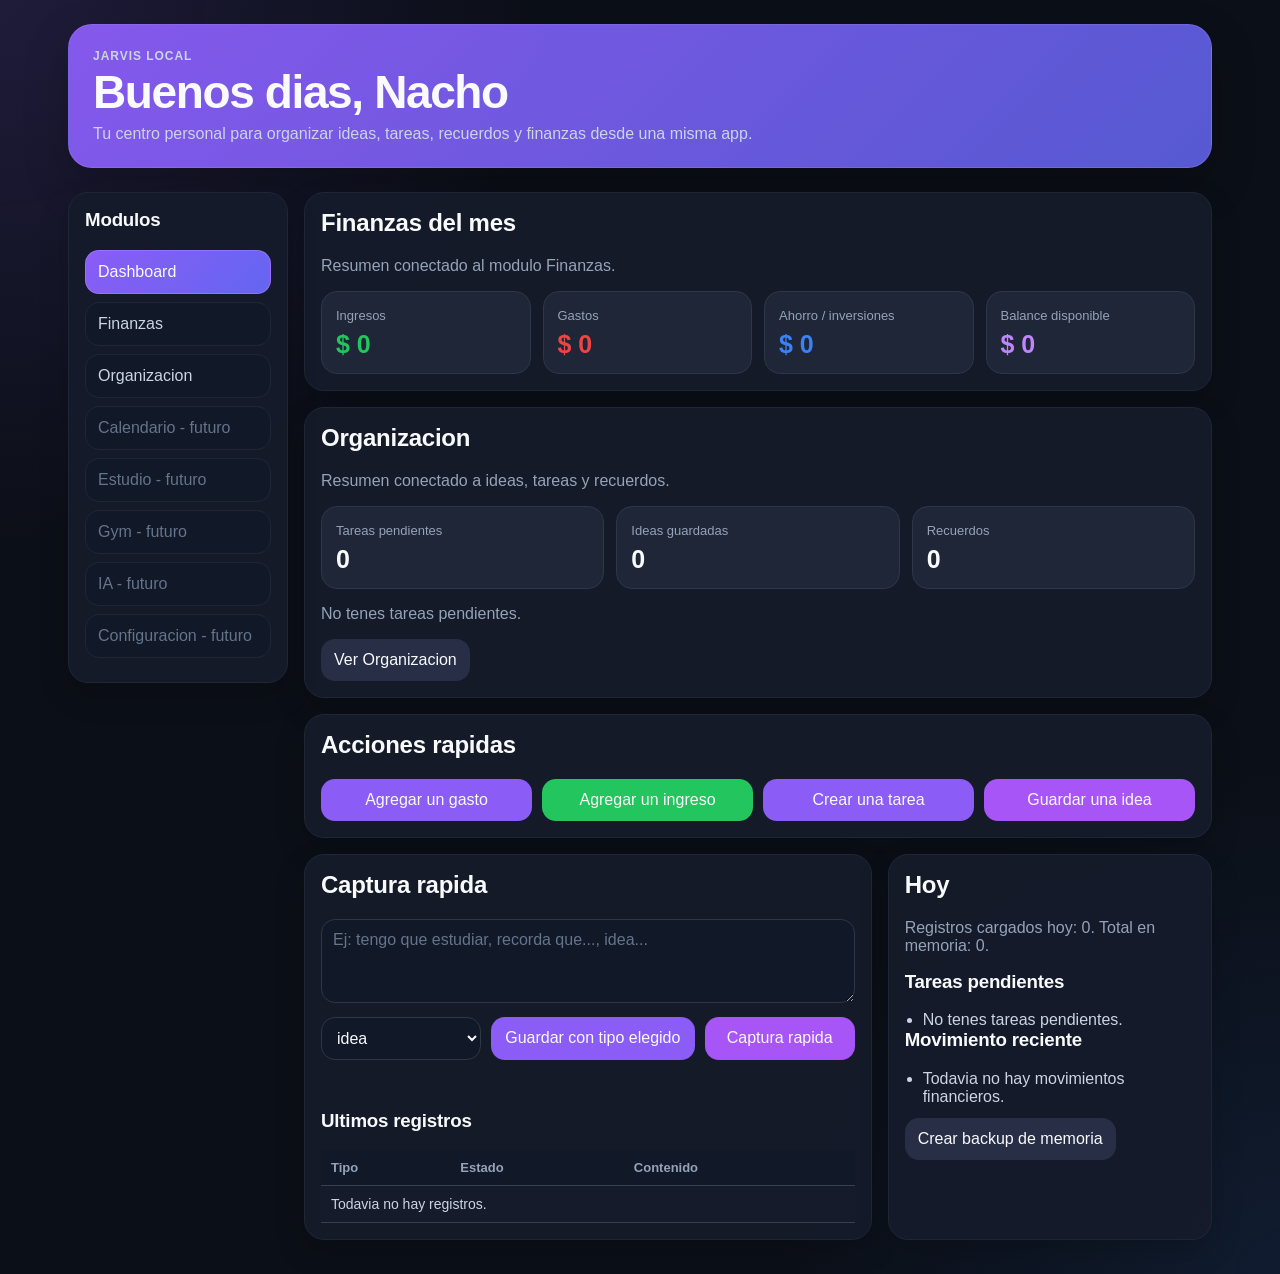
==== src/web/static/index.html @ 80c7c4ba "Initial commit" ====
<!doctype html>
<html lang="es">
<head>
  <meta charset="utf-8">
  <meta name="viewport" content="width=device-width, initial-scale=1">
  <title>Jarvis Dashboard</title>
  <meta name="theme-color" content="#8B5CF6">
  <meta name="mobile-web-app-capable" content="yes">
  <meta name="apple-mobile-web-app-capable" content="yes">
  <meta name="apple-mobile-web-app-title" content="Jarvis">
  <meta name="apple-mobile-web-app-status-bar-style" content="black-translucent">
  <link rel="manifest" href="manifest.webmanifest">
  <link rel="icon" href="icons/icon.svg" type="image/svg+xml">
  <link rel="apple-touch-icon" href="icons/apple-touch-icon.png">
  <link rel="stylesheet" href="jarvis-theme.css">
  <script src="jarvis-local-store.js"></script>
  <script src="jarvis-shared.js"></script>
  <style>
    nav h3, section h2 { margin-top:0; }
    .dashboard { display:grid; gap:16px; }
    .grid-4 { display:grid; grid-template-columns:repeat(4,1fr); gap:12px; }
    .grid-3 { display:grid; grid-template-columns:repeat(3,1fr); gap:12px; }
    .quick-actions { display:grid; grid-template-columns:repeat(4,1fr); gap:10px; }
    .capture-row { display:grid; grid-template-columns:160px 1fr 150px; gap:10px; margin-top:10px; }
    .content-grid { display:grid; grid-template-columns:1.4fr .8fr; gap:16px; }
    @media (max-width:980px) {
      .grid-4, .grid-3, .quick-actions, .content-grid { grid-template-columns:1fr 1fr; }
    }
    @media (max-width:650px) {
      .dashboard, .grid-4, .grid-3, .quick-actions, .capture-row, .content-grid { min-width:0; max-width:100%; }
      .grid-4, .grid-3, .quick-actions, .capture-row, .content-grid { grid-template-columns:1fr; }
    }
  </style>
</head>
<body>
  <header>
    <div class="hero">
      <p class="eyebrow">Jarvis local</p>
      <h1 id="greeting">Hola</h1>
      <p class="subtitle">Tu centro personal para organizar ideas, tareas, recuerdos y finanzas desde una misma app.</p>
    </div>
  </header>

  <main>
    <div data-jarvis-nav="dashboard"></div>

    <div class="dashboard">
      <section class="panel">
        <h2>Finanzas del mes</h2>
        <p class="muted">Resumen conectado al modulo Finanzas.</p>
        <div class="grid-4">
          <div class="card income"><span>Ingresos</span><strong id="incomeTotal">$0</strong></div>
          <div class="card expense"><span>Gastos</span><strong id="expenseTotal">$0</strong></div>
          <div class="card saving"><span>Ahorro / inversiones</span><strong id="savingTotal">$0</strong></div>
          <div class="card balance"><span>Balance disponible</span><strong id="balanceTotal">$0</strong></div>
        </div>
      </section>

      <section id="organizacion" class="panel">
        <h2>Organizacion</h2>
        <p class="muted">Resumen conectado a ideas, tareas y recuerdos.</p>
        <div class="grid-3">
          <div class="card"><span>Tareas pendientes</span><strong id="pendingCount">0</strong></div>
          <div class="card"><span>Ideas guardadas</span><strong id="ideasCount">0</strong></div>
          <div class="card"><span>Recuerdos</span><strong id="memoriesCount">0</strong></div>
        </div>
        <p id="nextTask" class="muted">Buscando proxima tarea...</p>
        <a class="button-link light" href="organization.html">Ver Organizacion</a>
      </section>

      <section class="panel">
        <h2>Acciones rapidas</h2>
        <div class="quick-actions">
          <a class="button-link finance" href="finance.html">Agregar un gasto</a>
          <a class="button-link income" href="finance.html">Agregar un ingreso</a>
          <button onclick="prepareCapture('tarea')">Crear una tarea</button>
          <button class="secondary" onclick="prepareCapture('idea')">Guardar una idea</button>
        </div>
      </section>

      <div class="content-grid">
        <section class="panel">
          <h2>Captura rapida</h2>
          <textarea id="text" placeholder="Ej: tengo que estudiar, recorda que..., idea..."></textarea>
          <div class="capture-row">
            <select id="type">
              <option value="idea">idea</option>
              <option value="tarea">tarea</option>
              <option value="recuerdo">recuerdo</option>
            </select>
            <button onclick="saveManual()">Guardar con tipo elegido</button>
            <button class="secondary" onclick="saveQuick()">Captura rapida</button>
          </div>
          <div id="status" class="status"></div>

          <h3 style="margin-top:18px">Ultimos registros</h3>
          <table>
            <thead><tr><th>Tipo</th><th>Estado</th><th>Contenido</th></tr></thead>
            <tbody id="records"></tbody>
          </table>
        </section>

        <aside class="panel">
          <h2>Hoy</h2>
          <p id="todaySummary" class="muted">Cargando...</p>
          <h3>Tareas pendientes</h3>
          <ul id="pending" class="list"></ul>
          <h3>Movimiento reciente</h3>
          <ul id="recentFinance" class="list"></ul>
          <button class="light" style="margin-top:12px" onclick="makeBackup()">Crear backup de memoria</button>
        </aside>
      </div>
    </div>
  </main>

  <script>
    let records = [];
    let financeSummary = null;
    let financeMovements = [];
    const money = new Intl.NumberFormat("es-AR", { style:"currency", currency:"ARS", maximumFractionDigits:0 });

    function currentMonth() {
      const now = new Date();
      return `${now.getFullYear()}-${String(now.getMonth() + 1).padStart(2, "0")}`;
    }

    function setGreeting() {
      const hour = new Date().getHours();
      const greeting = hour < 12 ? "Buenos dias" : hour < 20 ? "Buenas tardes" : "Buenas noches";
      $("greeting").textContent = `${greeting}, Nacho`;
    }

    async function load() {
      const recordData = await api("/api/records");
      records = recordData.records || [];

      const financeData = await api(`/api/finance/summary?month=${currentMonth()}`);
      financeSummary = financeData.summary || {};
      financeMovements = financeData.movements || [];

      render();
    }

    function render() {
      const pending = records.filter((record) => record.type === "tarea" && record.status === "pendiente");
      const ideas = records.filter((record) => record.type === "idea");
      const memories = records.filter((record) => record.type === "recuerdo");
      const today = new Date().toISOString().slice(0, 10);
      const todayCount = records.filter((record) => safeText(record.created_at).slice(0, 10) === today).length;

      $("incomeTotal").textContent = money.format(financeSummary.income_total || 0);
      $("expenseTotal").textContent = money.format(financeSummary.expense_total || 0);
      $("savingTotal").textContent = money.format(financeSummary.saving_total || 0);
      $("balanceTotal").textContent = money.format(financeSummary.balance || 0);

      $("pendingCount").textContent = pending.length;
      $("ideasCount").textContent = ideas.length;
      $("memoriesCount").textContent = memories.length;
      $("nextTask").textContent = pending.length ? `Proxima tarea: ${safeText(pending[0].title, safeText(pending[0].text, "(sin texto)"))}` : "No tenes tareas pendientes.";
      $("todaySummary").textContent = `Registros cargados hoy: ${todayCount}. Total en memoria: ${records.length}.`;

      $("pending").innerHTML = pending.length ? pending.slice(0, 3).map((r) => `<li>${escapeHtml(r.title, safeText(r.text, "(sin texto)"))}</li>`).join("") : "<li>No tenes tareas pendientes.</li>";
      const recentMovement = financeMovements.slice().reverse()[0];
      $("recentFinance").innerHTML = recentMovement ? `<li><span class="pill">${escapeHtml(recentMovement.kind)}</span> ${money.format(recentMovement.amount || 0)} - ${escapeHtml(recentMovement.note, safeText(recentMovement.category_id, "sin detalle"))}</li>` : "<li>Todavia no hay movimientos financieros.</li>";

      $("records").innerHTML = records.slice().reverse().slice(0, 8).map((record) => `
        <tr>
          <td data-label="Tipo">${escapeHtml(record.type, "idea")}</td>
          <td data-label="Estado">${escapeHtml(record.status, "activo")}</td>
          <td data-label="Contenido">${escapeHtml(record.text, "(sin texto)")}</td>
        </tr>
      `).join("") || `<tr><td colspan="3">Todavia no hay registros.</td></tr>`;
    }

    function prepareCapture(type) {
      $("type").value = type;
      $("text").focus();
      $("status").textContent = type === "tarea" ? "Escribi la tarea y guardala." : "Escribi la idea y guardala.";
    }

    async function saveManual() {
      try {
        await api("/api/records", { type:$("type").value, text:$("text").value });
        $("text").value = "";
        $("status").textContent = "Guardado.";
        await load();
      } catch (error) { $("status").textContent = error.message; }
    }

    async function saveQuick() {
      try {
        await api("/api/quick", { text:$("text").value });
        $("text").value = "";
        $("status").textContent = "Captura rapida guardada.";
        await load();
      } catch (error) { $("status").textContent = error.message; }
    }

    async function makeBackup() {
      const data = await api("/api/backup", {});
      $("status").textContent = `Backup creado: ${data.file}`;
    }

    setGreeting();
    load().catch((error) => $("status").textContent = error.message);
  </script>
</body>
</html>
---- src/web/static/jarvis-theme.css ----
:root,
:root[data-theme="jarvis-dark"] {
  --color-bg-main:#0B0F17;
  --color-bg-secondary:#111827;
  --color-surface:#161B2B;
  --color-surface-elevated:#1F2637;
  --color-surface-hover:#272E45;

  --color-primary:#8B5CF6;
  --color-primary-hover:#A855F7;
  --color-primary-soft:#C084FC;
  --gradient-primary:linear-gradient(135deg,#8B5CF6,#6366F1);
  --gradient-surface:linear-gradient(135deg,#0B0F17,#161B2B);

  --color-success:#22C55E;
  --color-danger:#EF4444;
  --color-investment:#3B82F6;
  --color-investment-alt:#6366F1;
  --color-warning:#F59E0B;

  --text-main:#F8FAFC;
  --text-secondary:#CBD5E1;
  --text-tertiary:#94A3B8;
  --text-disabled:#64748B;
  --text-inverted:#0B0F17;

  --border-main:#1F2637;
  --border-secondary:#2D3748;
  --divider-subtle:#334155;
  --focus-ring:#8B5CF6;

  --radius-sm:10px;
  --radius-md:14px;
  --radius-lg:20px;
  --shadow-soft:0 18px 45px rgba(0,0,0,.22);
  --shadow-panel:0 12px 30px rgba(0,0,0,.18);
}

* { box-sizing:border-box; }
html { background:var(--color-bg-main); width:100%; overflow-x:hidden; }
body {
  margin:0;
  width:100%;
  max-width:100%;
  overflow-x:hidden;
  font-family:Segoe UI, Arial, sans-serif;
  background:
    radial-gradient(circle at top left, rgba(139,92,246,.16), transparent 34rem),
    radial-gradient(circle at bottom right, rgba(59,130,246,.11), transparent 32rem),
    var(--color-bg-main);
  color:var(--text-main);
}
a { color:inherit; }
header { max-width:1180px; margin:auto; padding:24px 18px 10px; }
h1 { margin:0; color:var(--text-main); font-size:clamp(30px,5vw,46px); line-height:1; letter-spacing:-.03em; }
h2, h3 { margin-top:0; color:var(--text-main); letter-spacing:-.01em; }
main { width:100%; max-width:1180px; margin:auto; padding:14px 18px 34px; display:grid; grid-template-columns:220px minmax(0,1fr); gap:16px; }

.hero {
  background:linear-gradient(135deg, rgba(139,92,246,.95), rgba(99,102,241,.86));
  color:var(--text-main);
  border:1px solid rgba(192,132,252,.25);
  border-radius:24px;
  padding:24px;
  box-shadow:var(--shadow-soft);
}
.eyebrow { margin:0 0 6px; color:var(--text-secondary); font-weight:700; letter-spacing:.08em; text-transform:uppercase; font-size:12px; }
.subtitle { margin:10px 0 0; color:var(--text-secondary); max-width:760px; }
.muted { color:var(--text-tertiary); }
.status { margin-top:10px; min-height:22px; color:var(--text-tertiary); }

.panel {
  min-width:0;
  background:rgba(22,27,43,.94);
  border:1px solid var(--border-main);
  border-radius:var(--radius-lg);
  padding:16px;
  box-shadow:var(--shadow-panel);
}
nav { position:sticky; top:14px; align-self:start; }
.jarvis-nav { width:100%; }
.nav-toggle { display:none; }
.nav-head h3 { margin-top:0; }
.nav-menu-button { display:none; }
.nav-item {
  display:block;
  padding:12px;
  border-radius:var(--radius-md);
  margin-bottom:8px;
  text-decoration:none;
  background:var(--color-bg-secondary);
  border:1px solid var(--border-main);
  color:var(--text-secondary);
  transition:background .15s ease, color .15s ease, border-color .15s ease;
}
.nav-item:hover { background:var(--color-surface-hover); color:var(--text-main); border-color:var(--border-secondary); }
.nav-item.active { background:var(--gradient-primary); color:var(--text-main); border-color:rgba(192,132,252,.45); }
.nav-item.soon { color:var(--text-disabled); }

.card {
  min-width:0;
  background:var(--color-surface-elevated);
  border:1px solid var(--border-secondary);
  border-radius:16px;
  padding:14px;
}
.card span { color:var(--text-tertiary); font-size:13px; }
.card strong { display:block; margin-top:6px; color:var(--text-main); font-size:25px; }
.card.income strong { color:var(--color-success); }
.card.expense strong { color:var(--color-danger); }
.card.saving strong { color:var(--color-investment); }
.card.balance strong { color:var(--color-primary-soft); }

button, .button-link {
  min-width:0;
  border:0;
  border-radius:var(--radius-md);
  padding:12px 13px;
  font-weight:700;
  cursor:pointer;
  text-decoration:none;
  text-align:center;
  display:inline-flex;
  align-items:center;
  justify-content:center;
  background:var(--color-primary);
  color:var(--text-main);
  font:inherit;
  transition:background .15s ease, transform .12s ease, opacity .15s ease;
}
button:hover, .button-link:hover { background:var(--color-primary-hover); transform:translateY(-1px); }
button:disabled, .button-link.disabled { opacity:.55; cursor:not-allowed; transform:none; }
button.secondary, .button-link.secondary { background:var(--color-primary-hover); }
button.light, .button-link.light { background:var(--color-surface-hover); color:var(--text-main); }
button.danger { background:var(--color-danger); }
button.danger:hover { background:#DC2626; }
.button-link.finance { background:var(--color-primary); }
.button-link.income { background:var(--color-success); }

textarea, select, input {
  width:100%;
  max-width:100%;
  min-width:0;
  border:1px solid var(--border-secondary);
  border-radius:var(--radius-md);
  padding:11px;
  font:inherit;
  background:var(--color-bg-secondary);
  color:var(--text-main);
  outline:none;
}
textarea { min-height:84px; resize:vertical; }
textarea::placeholder, input::placeholder { color:var(--text-disabled); }
select:focus, input:focus, textarea:focus {
  border-color:var(--focus-ring);
  box-shadow:0 0 0 3px rgba(139,92,246,.18);
}

table { width:100%; max-width:100%; border-collapse:collapse; margin-top:12px; background:var(--color-surface); }
th, td { border-bottom:1px solid var(--divider-subtle); padding:10px; text-align:left; vertical-align:top; font-size:14px; color:var(--text-secondary); }
th { color:var(--text-tertiary); background:var(--color-bg-secondary); font-size:13px; }
tr:hover td { background:rgba(39,46,69,.35); }
.pill { display:inline-block; padding:4px 8px; border-radius:999px; background:var(--color-surface-hover); color:var(--text-secondary); font-size:12px; font-weight:700; }
.list { padding-left:18px; margin-bottom:0; color:var(--text-secondary); }

@media (max-width:980px) {
  main { grid-template-columns:1fr; }
  nav { position:static; }
}
@media (max-width:650px) {
  * { min-width:0; }
  header { padding:14px 12px 6px; }
  main { padding:10px 10px 24px; gap:12px; overflow-x:hidden; }
  .hero { border-radius:18px; padding:18px; }
  .hero, .panel, .card { max-width:100%; overflow-wrap:anywhere; }
  .jarvis-nav {
    position:sticky;
    top:8px;
    z-index:20;
    padding:10px;
    border-radius:18px;
  }
  .nav-head {
    display:flex;
    align-items:center;
    justify-content:space-between;
    gap:10px;
  }
  .nav-head h3 { margin:0; }
  .nav-toggle {
    position:absolute;
    opacity:0;
    pointer-events:none;
  }
  .nav-menu-button {
    width:44px;
    height:44px;
    border-radius:var(--radius-md);
    display:inline-flex;
    flex-direction:column;
    align-items:center;
    justify-content:center;
    gap:5px;
    background:var(--color-bg-secondary);
    border:1px solid var(--border-secondary);
  }
  .nav-menu-button span {
    width:20px;
    height:2px;
    border-radius:999px;
    background:var(--text-main);
  }
  .nav-links {
    display:grid;
    gap:8px;
    max-height:0;
    overflow:hidden;
    opacity:0;
    transition:max-height .18s ease, opacity .15s ease, margin-top .15s ease;
  }
  .nav-toggle:checked ~ .nav-links {
    max-height:520px;
    opacity:1;
    margin-top:10px;
  }
  .nav-item {
    margin-bottom:0;
    min-height:44px;
    display:flex;
    align-items:center;
  }
  button, .button-link {
    width:100%;
    min-height:46px;
    padding:12px;
  }
  table, thead, tbody, tr, th, td { display:block; }
  thead { display:none; }
  tr { width:100%; border:1px solid var(--border-secondary); border-radius:12px; margin-bottom:10px; padding:8px; background:var(--color-surface); }
  td { border:0; padding:5px; }
  td::before { content:attr(data-label) ": "; font-weight:700; color:var(--text-tertiary); }
}
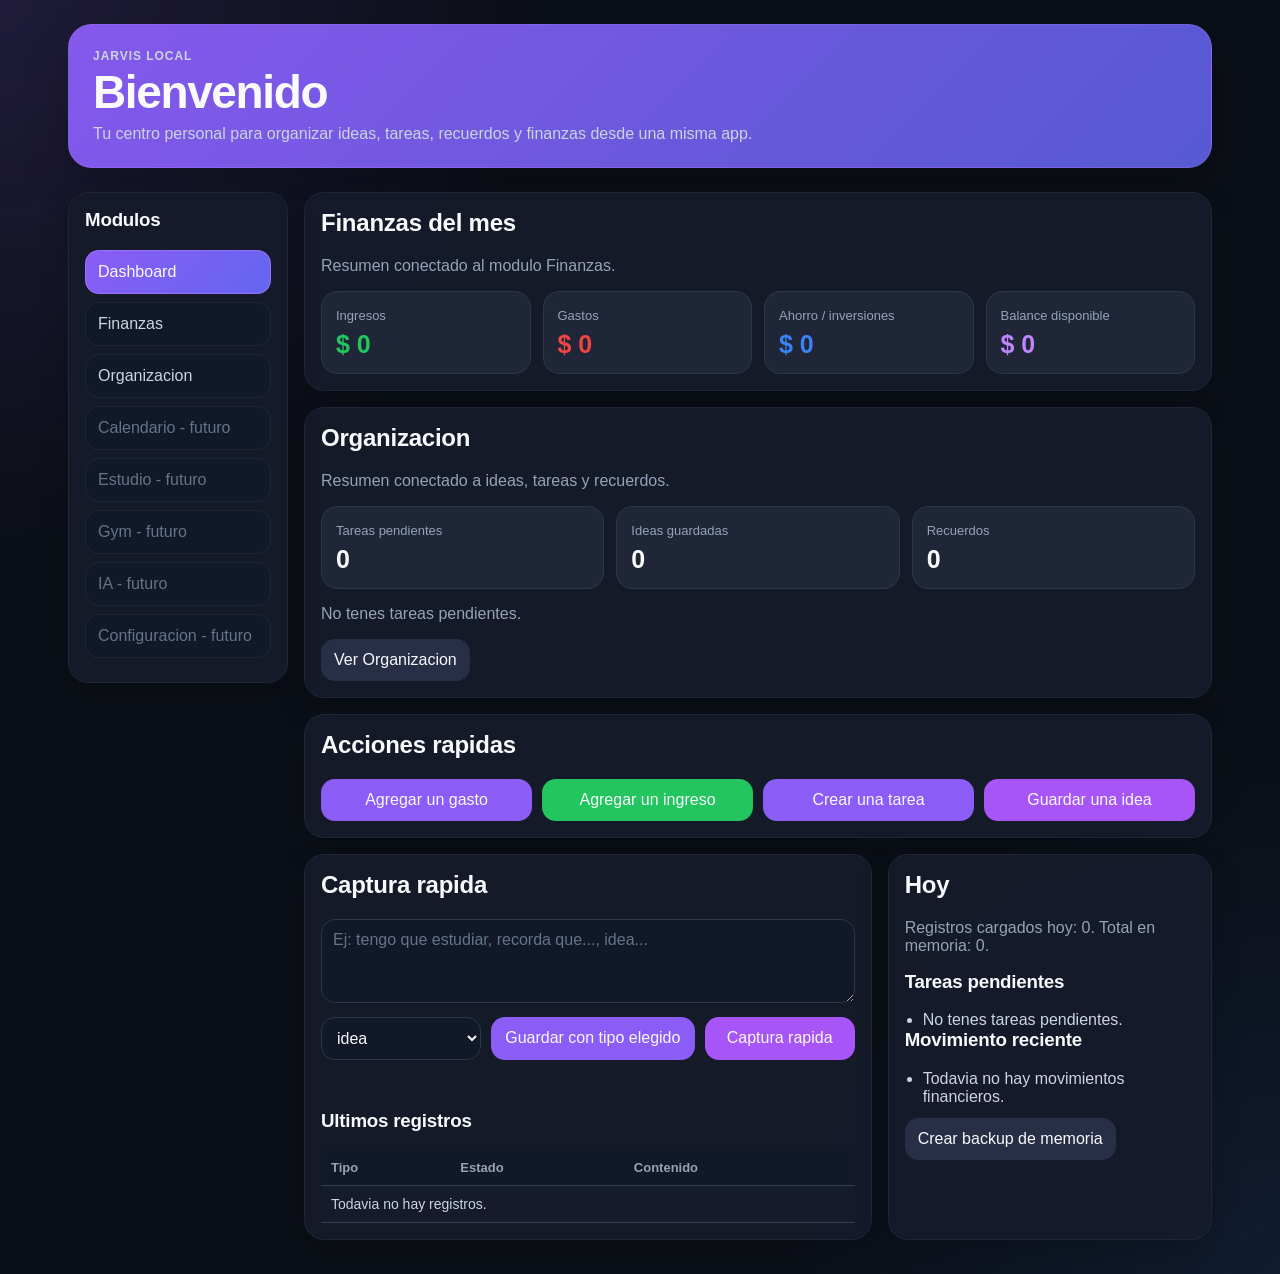
==== commit 3ecec31b: "Configure GitHub Pages deployment" ====
--- a/src/web/static/index.html
+++ b/src/web/static/index.html
@@ -36,7 +36,7 @@
   <header>
     <div class="hero">
       <p class="eyebrow">Jarvis local</p>
-      <h1 id="greeting">Hola</h1>
+      <h1 id="greeting">Bienvenido</h1>
       <p class="subtitle">Tu centro personal para organizar ideas, tareas, recuerdos y finanzas desde una misma app.</p>
     </div>
   </header>
@@ -124,10 +124,15 @@
       return `${now.getFullYear()}-${String(now.getMonth() + 1).padStart(2, "0")}`;
     }
 
+    function configuredDisplayName() {
+      return safeText(localStorage.getItem("jarvis_user_display_name"));
+    }
+
     function setGreeting() {
       const hour = new Date().getHours();
       const greeting = hour < 12 ? "Buenos dias" : hour < 20 ? "Buenas tardes" : "Buenas noches";
-      $("greeting").textContent = `${greeting}, Nacho`;
+      const displayName = configuredDisplayName();
+      $("greeting").textContent = displayName ? `${greeting}, ${displayName}` : "Bienvenido";
     }
 
     async function load() {
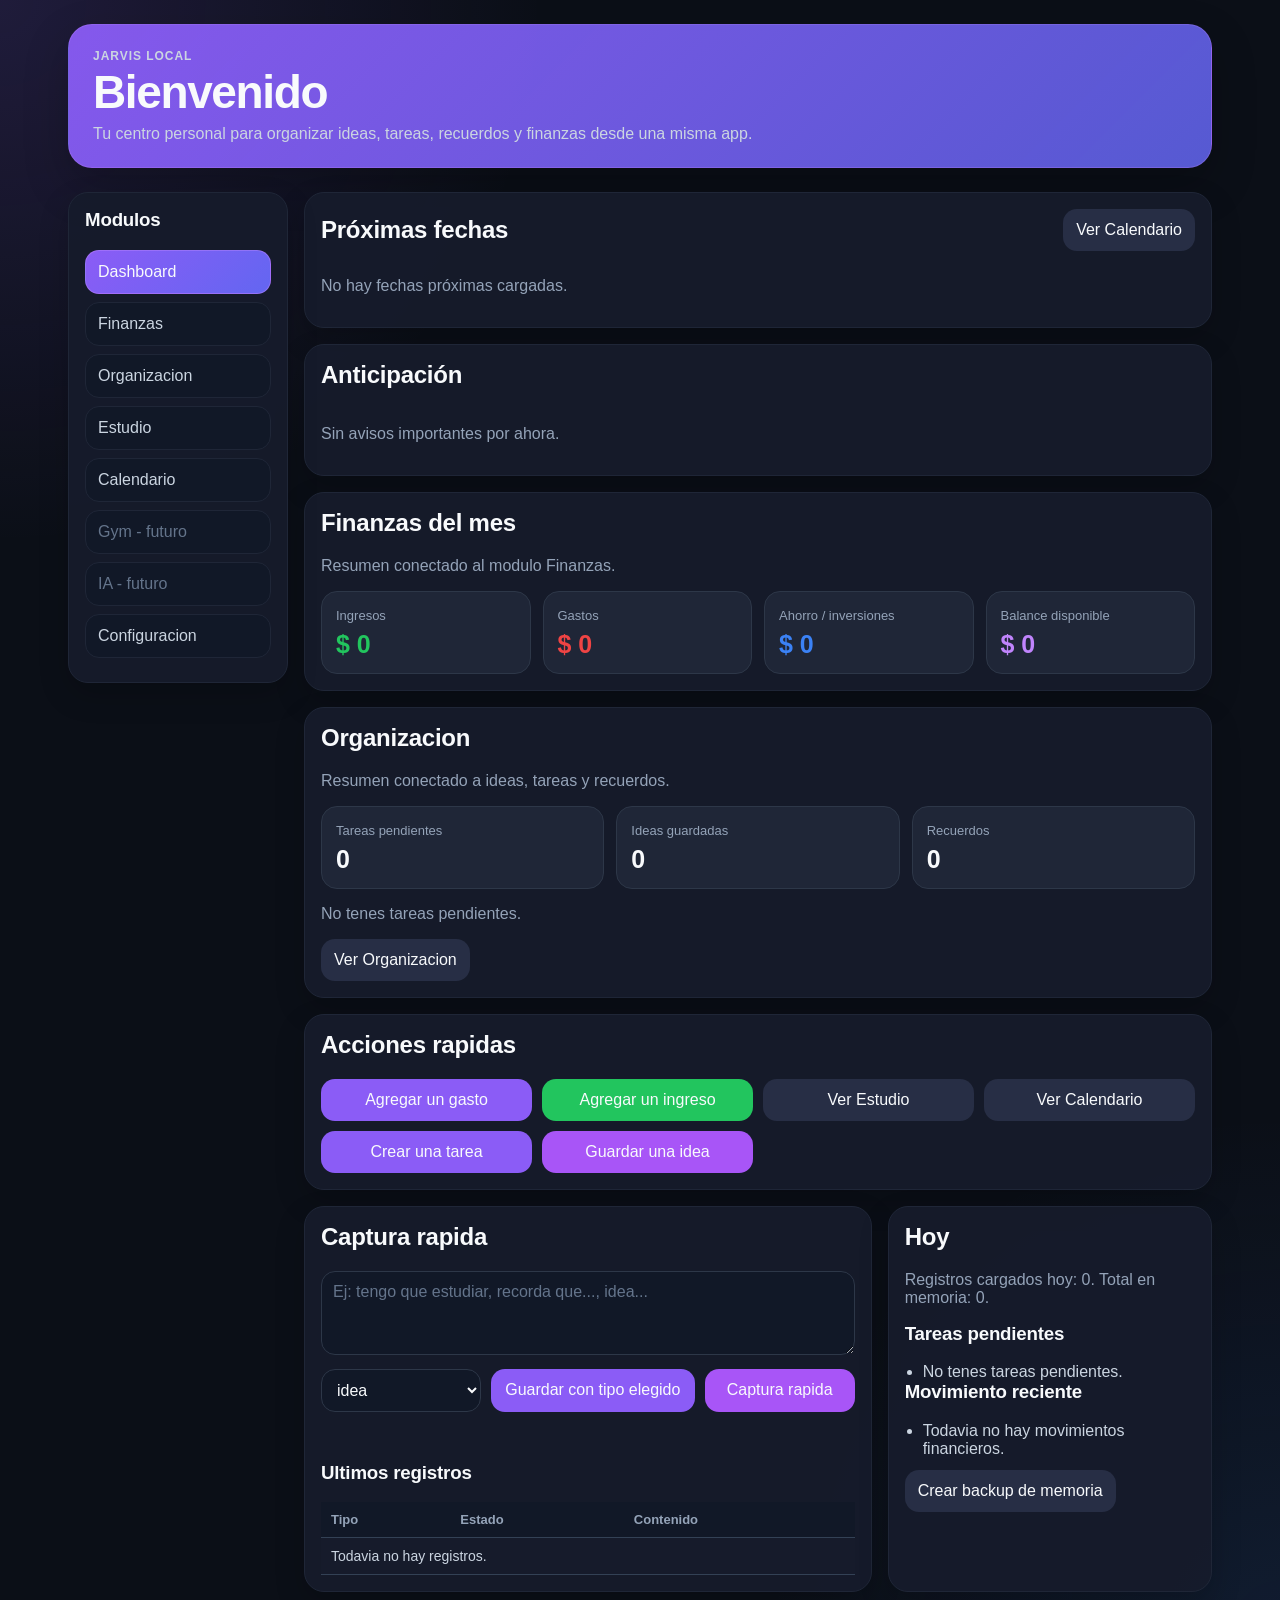
==== commit bd3d3264: "Agregar V1 de Estudio, Calendario y anticipación académica" ====
--- a/src/web/static/index.html
+++ b/src/web/static/index.html
@@ -23,12 +23,26 @@
     .quick-actions { display:grid; grid-template-columns:repeat(4,1fr); gap:10px; }
     .capture-row { display:grid; grid-template-columns:160px 1fr 150px; gap:10px; margin-top:10px; }
     .content-grid { display:grid; grid-template-columns:1.4fr .8fr; gap:16px; }
+    .top-agenda-grid { display:grid; grid-template-columns:1fr; gap:16px; align-items:start; }
+    .panel-title-row { display:flex; justify-content:space-between; align-items:center; gap:12px; margin-bottom:10px; }
+    .panel-title-row h2 { margin:0; }
+    .upcoming-list { display:grid; gap:10px; }
+    .upcoming-item { display:grid; grid-template-columns:10px minmax(0,1fr); gap:10px; align-items:start; border:1px solid var(--border-secondary); border-radius:14px; padding:12px; background:var(--color-surface-elevated); }
+    .event-dot { width:10px; height:10px; border-radius:999px; margin-top:6px; background:#8B5CF6; box-shadow:0 0 0 4px rgba(139,92,246,.12); }
+    .upcoming-item.alta { border-color:rgba(239,68,68,.45); }
+    .upcoming-item.alta .event-dot { background:#ef4444; box-shadow:0 0 0 4px rgba(239,68,68,.14); }
+    .upcoming-item.media .event-dot { background:#f59e0b; box-shadow:0 0 0 4px rgba(245,158,11,.14); }
+    .insight-list { display:grid; gap:10px; }
+    .insight-item { border:1px solid var(--border-secondary); border-radius:14px; padding:12px; background:var(--color-surface-elevated); }
+    .insight-item.alta { border-color:rgba(239,68,68,.45); }
+    .insight-item.media { border-color:rgba(245,158,11,.45); }
     @media (max-width:980px) {
       .grid-4, .grid-3, .quick-actions, .content-grid { grid-template-columns:1fr 1fr; }
     }
     @media (max-width:650px) {
-      .dashboard, .grid-4, .grid-3, .quick-actions, .capture-row, .content-grid { min-width:0; max-width:100%; }
-      .grid-4, .grid-3, .quick-actions, .capture-row, .content-grid { grid-template-columns:1fr; }
+      .dashboard, .grid-4, .grid-3, .quick-actions, .capture-row, .content-grid, .top-agenda-grid { min-width:0; max-width:100%; }
+      .grid-4, .grid-3, .quick-actions, .capture-row, .content-grid, .top-agenda-grid { grid-template-columns:1fr; }
+      .panel-title-row { align-items:flex-start; flex-direction:column; }
     }
   </style>
 </head>
@@ -45,6 +59,21 @@
     <div data-jarvis-nav="dashboard"></div>
 
     <div class="dashboard">
+      <div class="top-agenda-grid">
+        <section class="panel">
+          <div class="panel-title-row">
+            <h2>Próximas fechas</h2>
+            <a class="button-link light" href="calendar.html">Ver Calendario</a>
+          </div>
+          <div id="upcomingEvents" class="upcoming-list"></div>
+        </section>
+
+        <section class="panel">
+          <h2>Anticipación</h2>
+          <div id="insights" class="insight-list"></div>
+        </section>
+      </div>
+
       <section class="panel">
         <h2>Finanzas del mes</h2>
         <p class="muted">Resumen conectado al modulo Finanzas.</p>
@@ -73,6 +102,8 @@
         <div class="quick-actions">
           <a class="button-link finance" href="finance.html">Agregar un gasto</a>
           <a class="button-link income" href="finance.html">Agregar un ingreso</a>
+          <a class="button-link light" href="study.html">Ver Estudio</a>
+          <a class="button-link light" href="calendar.html">Ver Calendario</a>
           <button onclick="prepareCapture('tarea')">Crear una tarea</button>
           <button class="secondary" onclick="prepareCapture('idea')">Guardar una idea</button>
         </div>
@@ -117,6 +148,8 @@
     let records = [];
     let financeSummary = null;
     let financeMovements = [];
+    let insights = [];
+    let calendarEvents = [];
     const money = new Intl.NumberFormat("es-AR", { style:"currency", currency:"ARS", maximumFractionDigits:0 });
 
     function currentMonth() {
@@ -143,7 +176,55 @@
       financeSummary = financeData.summary || {};
       financeMovements = financeData.movements || [];
 
+      const insightsData = await api("/api/insights");
+      insights = insightsData.insights || [];
+
+      const calendarData = await api("/api/calendar/events");
+      calendarEvents = calendarData.events || [];
+
       render();
+    }
+
+    function dateKey(value) {
+      return safeText(value).slice(0, 10);
+    }
+
+    function timeKey(value) {
+      const text = safeText(value);
+      return text.length >= 16 ? text.slice(11, 16) : "";
+    }
+
+    function daysFromToday(dateText) {
+      const parsed = Date.parse(dateText);
+      if (!Number.isFinite(parsed)) return null;
+      const now = new Date();
+      const today = new Date(now.getFullYear(), now.getMonth(), now.getDate()).getTime();
+      return Math.round((parsed - today) / 86400000);
+    }
+
+    function relativeDateLabel(dateText, timeText = "") {
+      const days = daysFromToday(dateText);
+      if (days === null) return timeText || "Sin fecha";
+      const suffix = timeText ? ` - ${timeText}` : "";
+      if (days === 0) return `hoy${suffix}`;
+      if (days === 1) return `mañana${suffix}`;
+      if (days > 1) return `en ${days} días${suffix}`;
+      return `hace ${Math.abs(days)} días${suffix}`;
+    }
+
+    function calendarTypeLabel(value) {
+      const labels = { cumpleanos:"Cumpleaños" };
+      return labels[value] || safeText(value, "evento");
+    }
+
+    function upcomingCalendarEvents() {
+      const importanceRank = { alta:0, media:1, baja:2 };
+      return calendarEvents
+        .filter((event) => !safeText(event.deleted_at) && dateKey(event.starts_at))
+        .map((event) => ({ event, days:daysFromToday(dateKey(event.starts_at)) }))
+        .filter((item) => item.days !== null && item.days >= 0)
+        .sort((a, b) => a.days - b.days || (importanceRank[a.event.importance] ?? 9) - (importanceRank[b.event.importance] ?? 9) || safeText(a.event.starts_at).localeCompare(safeText(b.event.starts_at)))
+        .slice(0, 4);
     }
 
     function render() {
@@ -164,9 +245,27 @@
       $("nextTask").textContent = pending.length ? `Proxima tarea: ${safeText(pending[0].title, safeText(pending[0].text, "(sin texto)"))}` : "No tenes tareas pendientes.";
       $("todaySummary").textContent = `Registros cargados hoy: ${todayCount}. Total en memoria: ${records.length}.`;
 
+      const upcoming = upcomingCalendarEvents();
+      $("upcomingEvents").innerHTML = upcoming.length ? upcoming.map(({ event }) => `
+        <div class="upcoming-item ${escapeHtml(event.importance, "media")}">
+          <span class="event-dot"></span>
+          <div>
+            <strong>${escapeHtml(event.title, "Evento sin titulo")}</strong>
+            <p class="muted">${escapeHtml(relativeDateLabel(dateKey(event.starts_at), timeKey(event.starts_at)))} · ${escapeHtml(calendarTypeLabel(event.type))}</p>
+          </div>
+        </div>
+      `).join("") : `<p class="muted">No hay fechas próximas cargadas.</p>`;
+
       $("pending").innerHTML = pending.length ? pending.slice(0, 3).map((r) => `<li>${escapeHtml(r.title, safeText(r.text, "(sin texto)"))}</li>`).join("") : "<li>No tenes tareas pendientes.</li>";
       const recentMovement = financeMovements.slice().reverse()[0];
       $("recentFinance").innerHTML = recentMovement ? `<li><span class="pill">${escapeHtml(recentMovement.kind)}</span> ${money.format(recentMovement.amount || 0)} - ${escapeHtml(recentMovement.note, safeText(recentMovement.category_id, "sin detalle"))}</li>` : "<li>Todavia no hay movimientos financieros.</li>";
+
+      $("insights").innerHTML = insights.length ? insights.map((insight) => `
+        <div class="insight-item ${escapeHtml(insight.severity, "media")}">
+          <span class="pill">${escapeHtml(insight.severity, "media")}</span>
+          <strong style="display:block;margin-top:8px">${escapeHtml(insight.message)}</strong>
+        </div>
+      `).join("") : `<p class="muted">Sin avisos importantes por ahora.</p>`;
 
       $("records").innerHTML = records.slice().reverse().slice(0, 8).map((record) => `
         <tr>
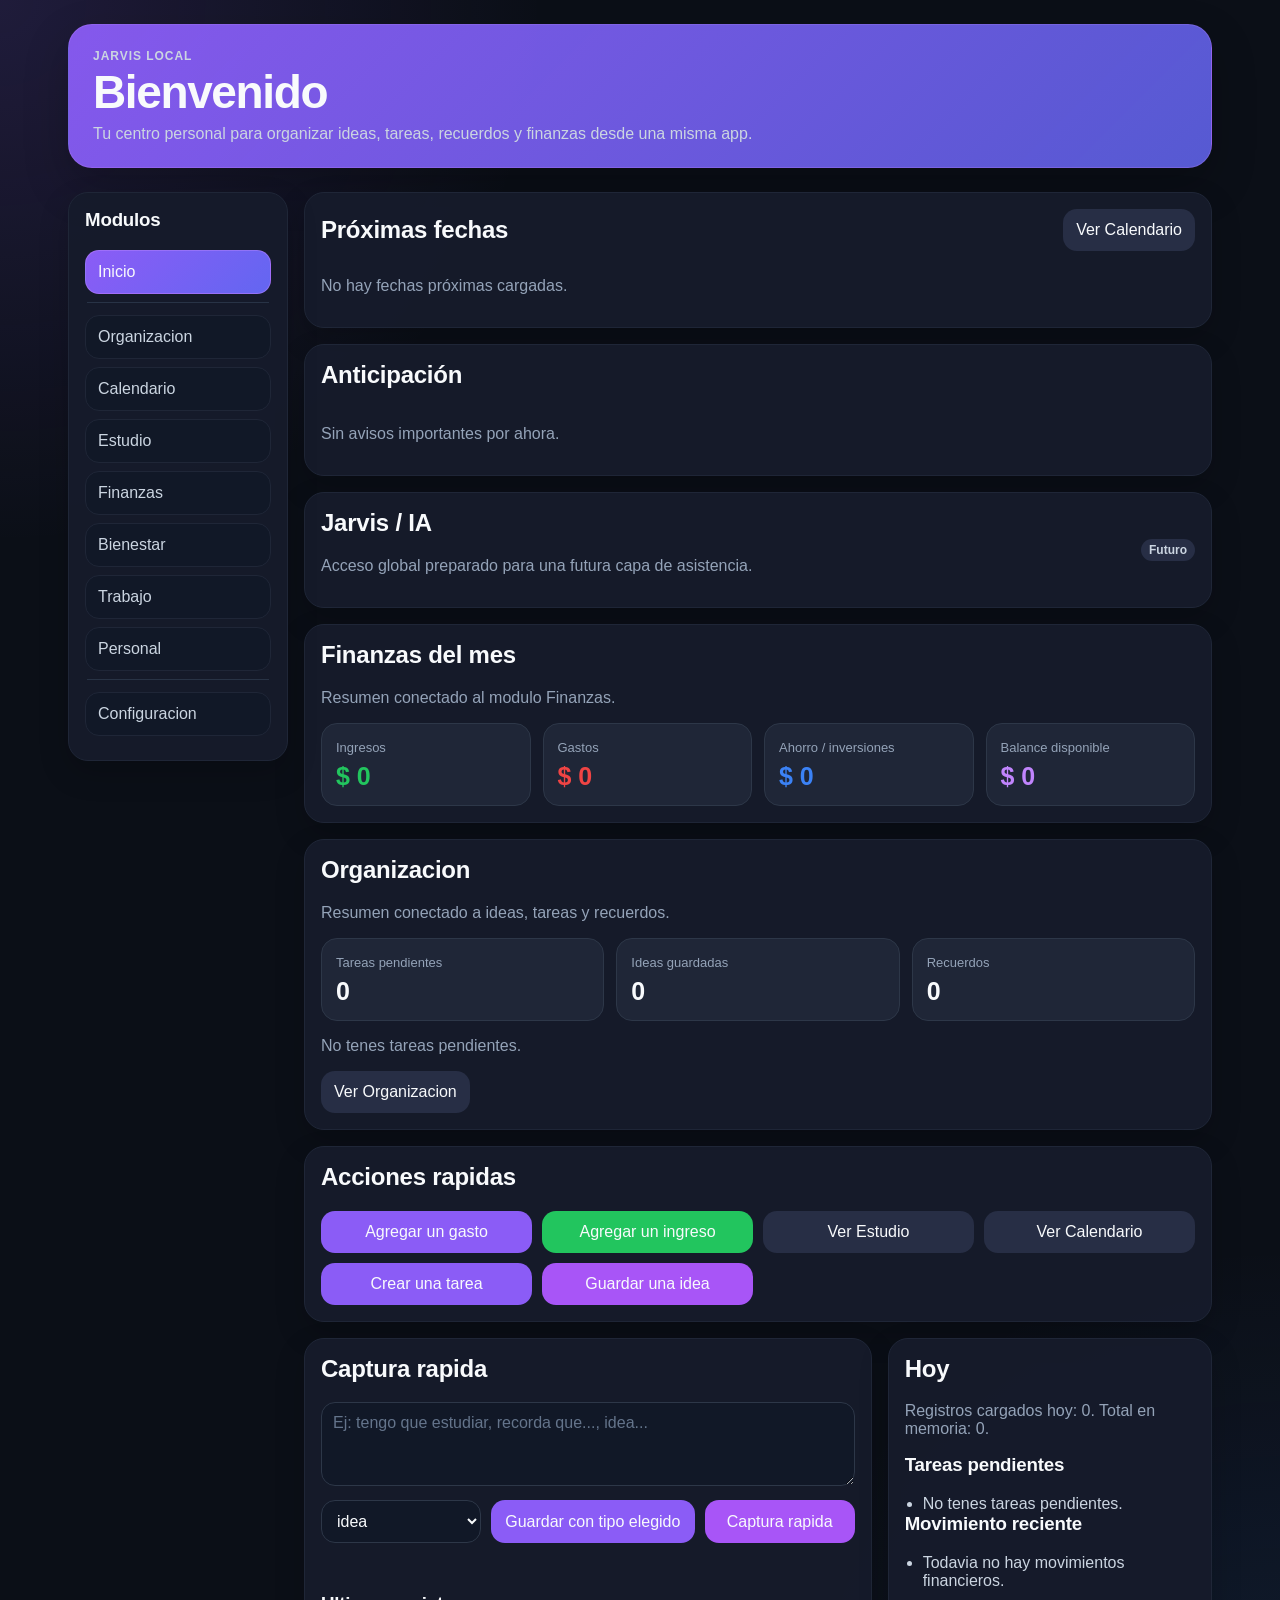
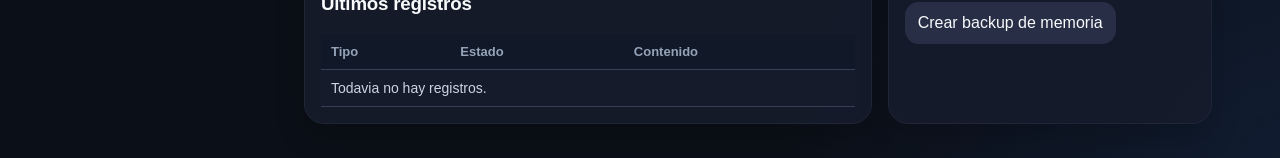
==== commit c4d153de: "Reorganizar navegación general y agrupar módulos de Jarvis" ====
--- a/src/web/static/index.html
+++ b/src/web/static/index.html
@@ -36,6 +36,7 @@
     .insight-item { border:1px solid var(--border-secondary); border-radius:14px; padding:12px; background:var(--color-surface-elevated); }
     .insight-item.alta { border-color:rgba(239,68,68,.45); }
     .insight-item.media { border-color:rgba(245,158,11,.45); }
+    .assistant-entry { display:flex; justify-content:space-between; align-items:center; gap:14px; }
     @media (max-width:980px) {
       .grid-4, .grid-3, .quick-actions, .content-grid { grid-template-columns:1fr 1fr; }
     }
@@ -43,6 +44,7 @@
       .dashboard, .grid-4, .grid-3, .quick-actions, .capture-row, .content-grid, .top-agenda-grid { min-width:0; max-width:100%; }
       .grid-4, .grid-3, .quick-actions, .capture-row, .content-grid, .top-agenda-grid { grid-template-columns:1fr; }
       .panel-title-row { align-items:flex-start; flex-direction:column; }
+      .assistant-entry { align-items:flex-start; flex-direction:column; }
     }
   </style>
 </head>
@@ -73,6 +75,14 @@
           <div id="insights" class="insight-list"></div>
         </section>
       </div>
+
+      <section class="panel assistant-entry">
+        <div>
+          <h2>Jarvis / IA</h2>
+          <p class="muted">Acceso global preparado para una futura capa de asistencia.</p>
+        </div>
+        <span class="pill">Futuro</span>
+      </section>
 
       <section class="panel">
         <h2>Finanzas del mes</h2>
--- a/src/web/static/jarvis-theme.css
+++ b/src/web/static/jarvis-theme.css
@@ -96,6 +96,7 @@
 .nav-item:hover { background:var(--color-surface-hover); color:var(--text-main); border-color:var(--border-secondary); }
 .nav-item.active { background:var(--gradient-primary); color:var(--text-main); border-color:rgba(192,132,252,.45); }
 .nav-item.soon { color:var(--text-disabled); }
+.nav-divider { display:block; height:1px; margin:8px 2px 12px; background:var(--divider-subtle); opacity:.65; }
 
 .card {
   min-width:0;
@@ -219,10 +220,11 @@
     transition:max-height .18s ease, opacity .15s ease, margin-top .15s ease;
   }
   .nav-toggle:checked ~ .nav-links {
-    max-height:520px;
+    max-height:760px;
     opacity:1;
     margin-top:10px;
   }
+  .nav-divider { margin:4px 2px; }
   .nav-item {
     margin-bottom:0;
     min-height:44px;
